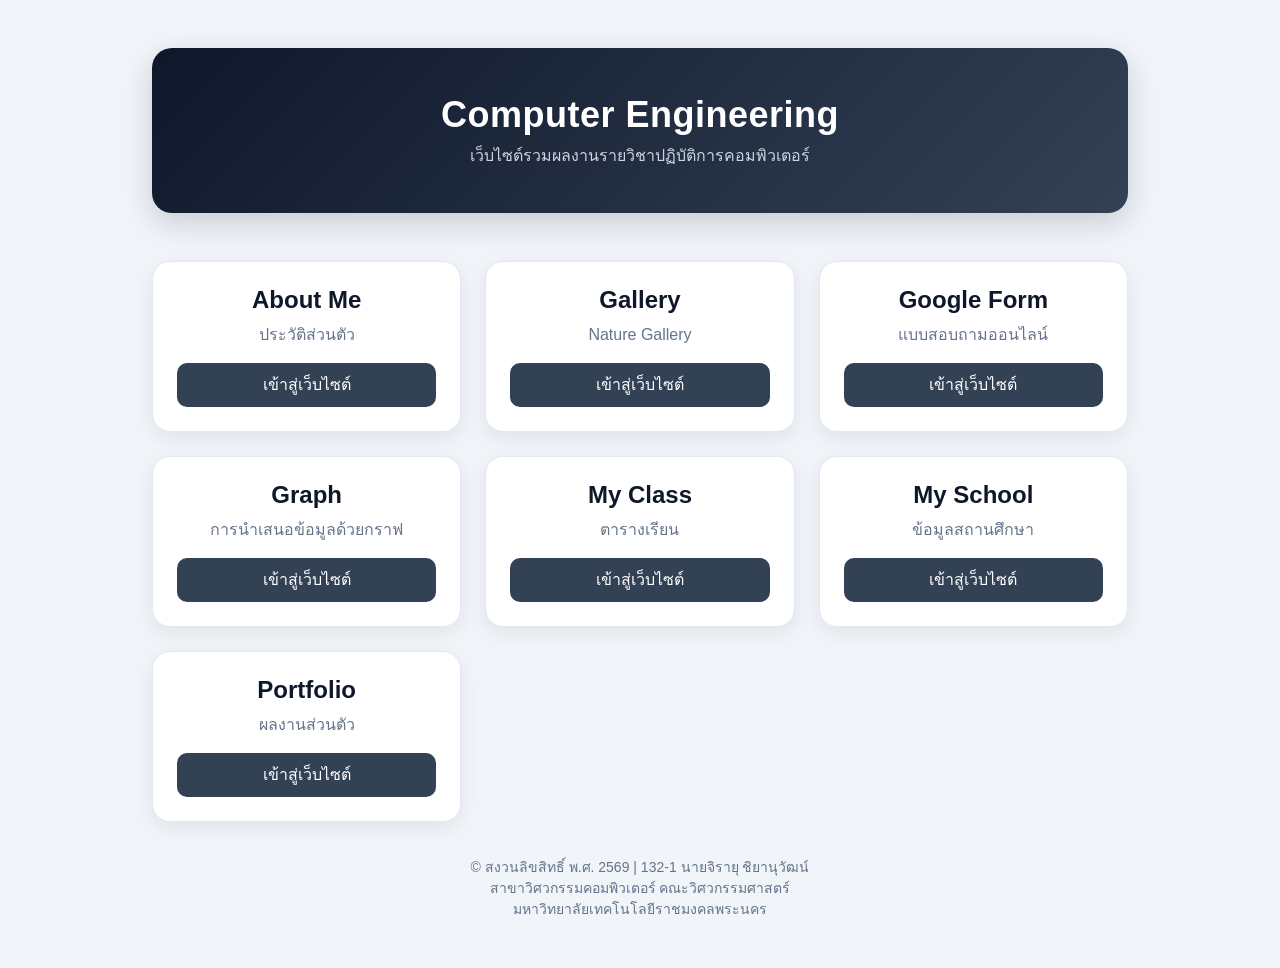
==== index.html @ c50d6b71 "Add files via upload" ====
<!DOCTYPE html>
<html lang="th">

<head>
    <meta charset="UTF-8">
    <meta name="viewport" content="width=device-width, initial-scale=1.0">

    <title>Jirayu Chiyanuwat</title>

    <link href="https://cdn.jsdelivr.net/npm/bootstrap@5.3.3/dist/css/bootstrap.min.css" rel="stylesheet">

    <style>
        body {
            background: #f1f5f9;
            font-family: "Segoe UI", sans-serif;
            color: #1e293b;
        }

        .container {
            max-width: 1000px;
        }

        .header {
            background: linear-gradient(135deg, #0f172a, #334155);
            color: white;
            padding: 45px;
            border-radius: 20px;
            box-shadow: 0 10px 30px rgba(15, 23, 42, .18);
        }

        .header h1 {
            font-size: 36px;
            font-weight: 700;
            letter-spacing: .5px;
        }

        .header p {
            color: #cbd5e1;
        }

        .card {
            border: none;
            border-radius: 18px;
            background: white;
            box-shadow: 0 6px 20px rgba(15, 23, 42, .08);
            transition: .3s;
            height: 100%;
            border: 1px solid #e2e8f0;
        }

        .card:hover {
            transform: translateY(-8px);
            box-shadow: 0 12px 30px rgba(15, 23, 42, .15);
        }

        .card h4 {
            color: #0f172a;
            font-weight: 600;
        }

        .card p {
            color: #64748b;
        }

        .btn {
            border-radius: 10px;
            font-weight: 500;
            padding: 10px 30px;
        }

        .btn-primary {
            background: #334155;
            border: none;
        }

        .btn-primary:hover {
            background: #0f172a;
        }

        footer {
            text-align: center;
            color: #64748b;
            font-size: 14px;
            margin-top: 35px;
        }
    </style>

</head>

<body>

    <div class="container py-5">

        <div class="header text-center mb-5">

            <h1>Computer Engineering</h1>

            <p class="mb-0">
                เว็บไซต์รวมผลงานรายวิชาปฏิบัติการคอมพิวเตอร์
            </p>

        </div>


        <div class="row g-4">


            <div class="col-md-4">
                <div class="card p-4 text-center">

                    <h4>About Me</h4>
                    <p>ประวัติส่วนตัว</p>

                    <a href="AboutMe/index.html" target="_blank" rel="noopener noreferrer" class="btn btn-primary">
                        เข้าสู่เว็บไซต์
                    </a>

                </div>
            </div>


            <div class="col-md-4">
                <div class="card p-4 text-center">

                    <h4>Gallery</h4>
                    <p>Nature Gallery</p>

                    <a href="Gallery/index.html" target="_blank" rel="noopener noreferrer" class="btn btn-primary">
                        เข้าสู่เว็บไซต์
                    </a>

                </div>
            </div>


            <div class="col-md-4">
                <div class="card p-4 text-center">

                    <h4>Google Form</h4>
                    <p>แบบสอบถามออนไลน์</p>

                    <a href="Google-Form/google_form.html" target="_blank" rel="noopener noreferrer"
                        class="btn btn-primary">
                        เข้าสู่เว็บไซต์
                    </a>

                </div>
            </div>


            <div class="col-md-4">
                <div class="card p-4 text-center">

                    <h4>Graph</h4>
                    <p>การนำเสนอข้อมูลด้วยกราฟ</p>

                    <a href="Graph/index.html" target="_blank" rel="noopener noreferrer" class="btn btn-primary">
                        เข้าสู่เว็บไซต์
                    </a>

                </div>
            </div>


            <div class="col-md-4">
                <div class="card p-4 text-center">

                    <h4>My Class</h4>
                    <p>ตารางเรียน</p>

                    <a href="My%20Class/index.html" target="_blank" rel="noopener noreferrer" class="btn btn-primary">
                        เข้าสู่เว็บไซต์
                    </a>

                </div>
            </div>


            <div class="col-md-4">
                <div class="card p-4 text-center">

                    <h4>My School</h4>
                    <p>ข้อมูลสถานศึกษา</p>

                    <a href="Myschools/index.html" target="_blank" rel="noopener noreferrer" class="btn btn-primary">
                        เข้าสู่เว็บไซต์
                    </a>

                </div>
            </div>


            <div class="col-md-4">
                <div class="card p-4 text-center">

                    <h4>Portfolio</h4>
                    <p>ผลงานส่วนตัว</p>

                    <a href="Portfolio/index.html" target="_blank" rel="noopener noreferrer" class="btn btn-primary">
                        เข้าสู่เว็บไซต์
                    </a>

                </div>
            </div>


        </div>


        <footer>

            © สงวนลิขสิทธิ์ พ.ศ. 2569 | 132-1 นายจิรายุ ชิยานุวัฒน์<br>
            สาขาวิศวกรรมคอมพิวเตอร์ คณะวิศวกรรมศาสตร์<br>
            มหาวิทยาลัยเทคโนโลยีราชมงคลพระนคร

        </footer>


    </div>

</body>

</html>
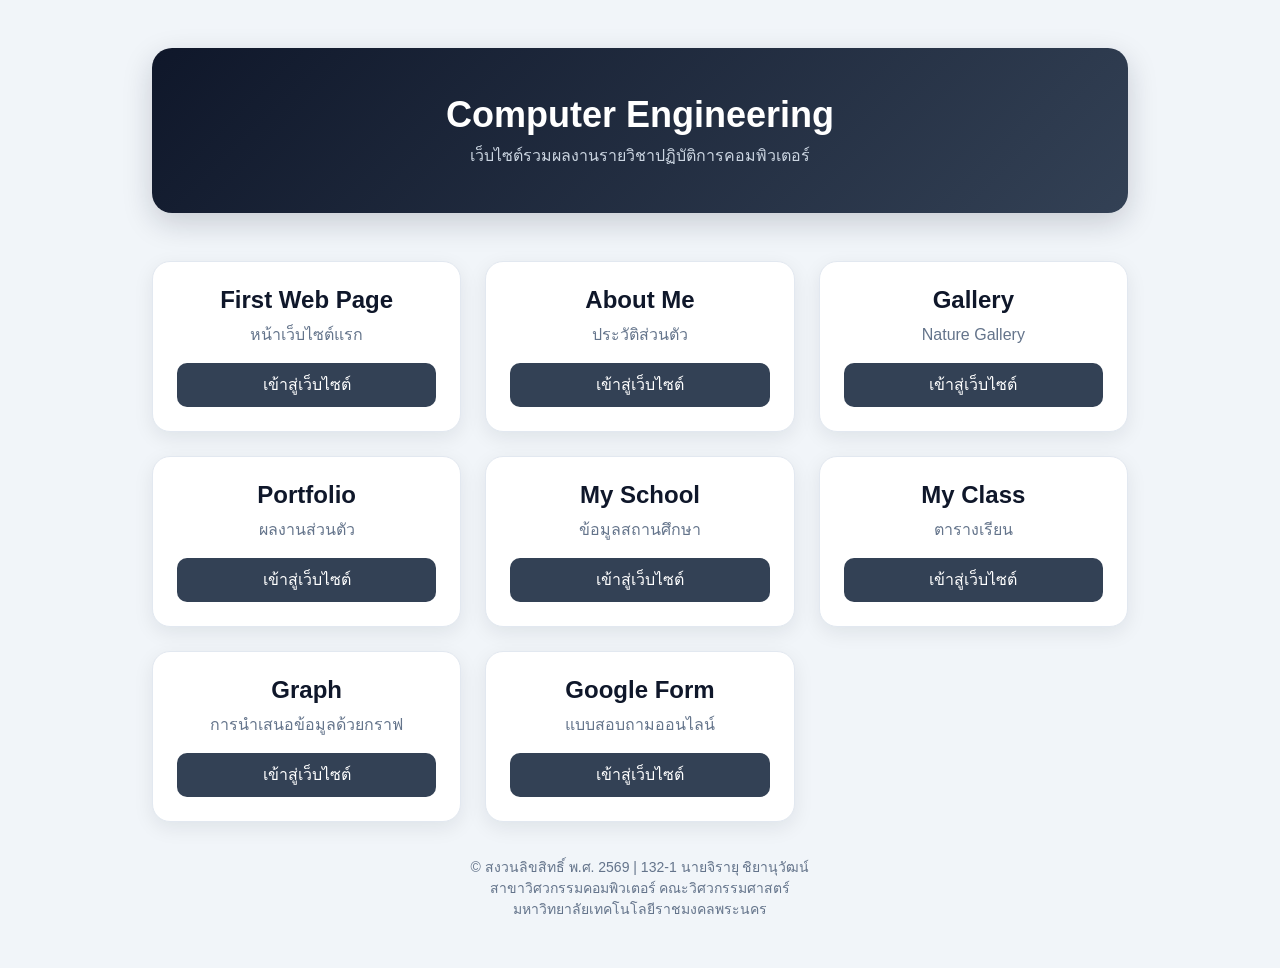
==== commit 74c47e7b: "Add files via upload" ====
--- a/index.html
+++ b/index.html
@@ -31,7 +31,6 @@
         .header h1 {
             font-size: 36px;
             font-weight: 700;
-            letter-spacing: .5px;
         }
 
         .header p {
@@ -101,8 +100,21 @@
 
         </div>
 
-
         <div class="row g-4">
+
+            <div class="col-md-4">
+                <div class="card p-4 text-center">
+
+                    <h4>First Web Page</h4>
+                    <p>หน้าเว็บไซต์แรก</p>
+
+                    <a href="First%20Web%20Page/index.html" target="_blank" rel="noopener noreferrer"
+                        class="btn btn-primary">
+                        เข้าสู่เว็บไซต์
+                    </a>
+
+                </div>
+            </div>
 
 
             <div class="col-md-4">
@@ -136,6 +148,62 @@
             <div class="col-md-4">
                 <div class="card p-4 text-center">
 
+                    <h4>Portfolio</h4>
+                    <p>ผลงานส่วนตัว</p>
+
+                    <a href="Portfolio/index.html" target="_blank" rel="noopener noreferrer" class="btn btn-primary">
+                        เข้าสู่เว็บไซต์
+                    </a>
+
+                </div>
+            </div>
+
+
+            <div class="col-md-4">
+                <div class="card p-4 text-center">
+
+                    <h4>My School</h4>
+                    <p>ข้อมูลสถานศึกษา</p>
+
+                    <a href="Myschools/index.html" target="_blank" rel="noopener noreferrer" class="btn btn-primary">
+                        เข้าสู่เว็บไซต์
+                    </a>
+
+                </div>
+            </div>
+
+
+            <div class="col-md-4">
+                <div class="card p-4 text-center">
+
+                    <h4>My Class</h4>
+                    <p>ตารางเรียน</p>
+
+                    <a href="My%20Class/index.html" target="_blank" rel="noopener noreferrer" class="btn btn-primary">
+                        เข้าสู่เว็บไซต์
+                    </a>
+
+                </div>
+            </div>
+
+
+            <div class="col-md-4">
+                <div class="card p-4 text-center">
+
+                    <h4>Graph</h4>
+                    <p>การนำเสนอข้อมูลด้วยกราฟ</p>
+
+                    <a href="Graph/index.html" target="_blank" rel="noopener noreferrer" class="btn btn-primary">
+                        เข้าสู่เว็บไซต์
+                    </a>
+
+                </div>
+            </div>
+
+
+            <div class="col-md-4">
+                <div class="card p-4 text-center">
+
                     <h4>Google Form</h4>
                     <p>แบบสอบถามออนไลน์</p>
 
@@ -147,65 +215,7 @@
                 </div>
             </div>
 
-
-            <div class="col-md-4">
-                <div class="card p-4 text-center">
-
-                    <h4>Graph</h4>
-                    <p>การนำเสนอข้อมูลด้วยกราฟ</p>
-
-                    <a href="Graph/index.html" target="_blank" rel="noopener noreferrer" class="btn btn-primary">
-                        เข้าสู่เว็บไซต์
-                    </a>
-
-                </div>
-            </div>
-
-
-            <div class="col-md-4">
-                <div class="card p-4 text-center">
-
-                    <h4>My Class</h4>
-                    <p>ตารางเรียน</p>
-
-                    <a href="My%20Class/index.html" target="_blank" rel="noopener noreferrer" class="btn btn-primary">
-                        เข้าสู่เว็บไซต์
-                    </a>
-
-                </div>
-            </div>
-
-
-            <div class="col-md-4">
-                <div class="card p-4 text-center">
-
-                    <h4>My School</h4>
-                    <p>ข้อมูลสถานศึกษา</p>
-
-                    <a href="Myschools/index.html" target="_blank" rel="noopener noreferrer" class="btn btn-primary">
-                        เข้าสู่เว็บไซต์
-                    </a>
-
-                </div>
-            </div>
-
-
-            <div class="col-md-4">
-                <div class="card p-4 text-center">
-
-                    <h4>Portfolio</h4>
-                    <p>ผลงานส่วนตัว</p>
-
-                    <a href="Portfolio/index.html" target="_blank" rel="noopener noreferrer" class="btn btn-primary">
-                        เข้าสู่เว็บไซต์
-                    </a>
-
-                </div>
-            </div>
-
-
         </div>
-
 
         <footer>
 
@@ -215,7 +225,6 @@
 
         </footer>
 
-
     </div>
 
 </body>
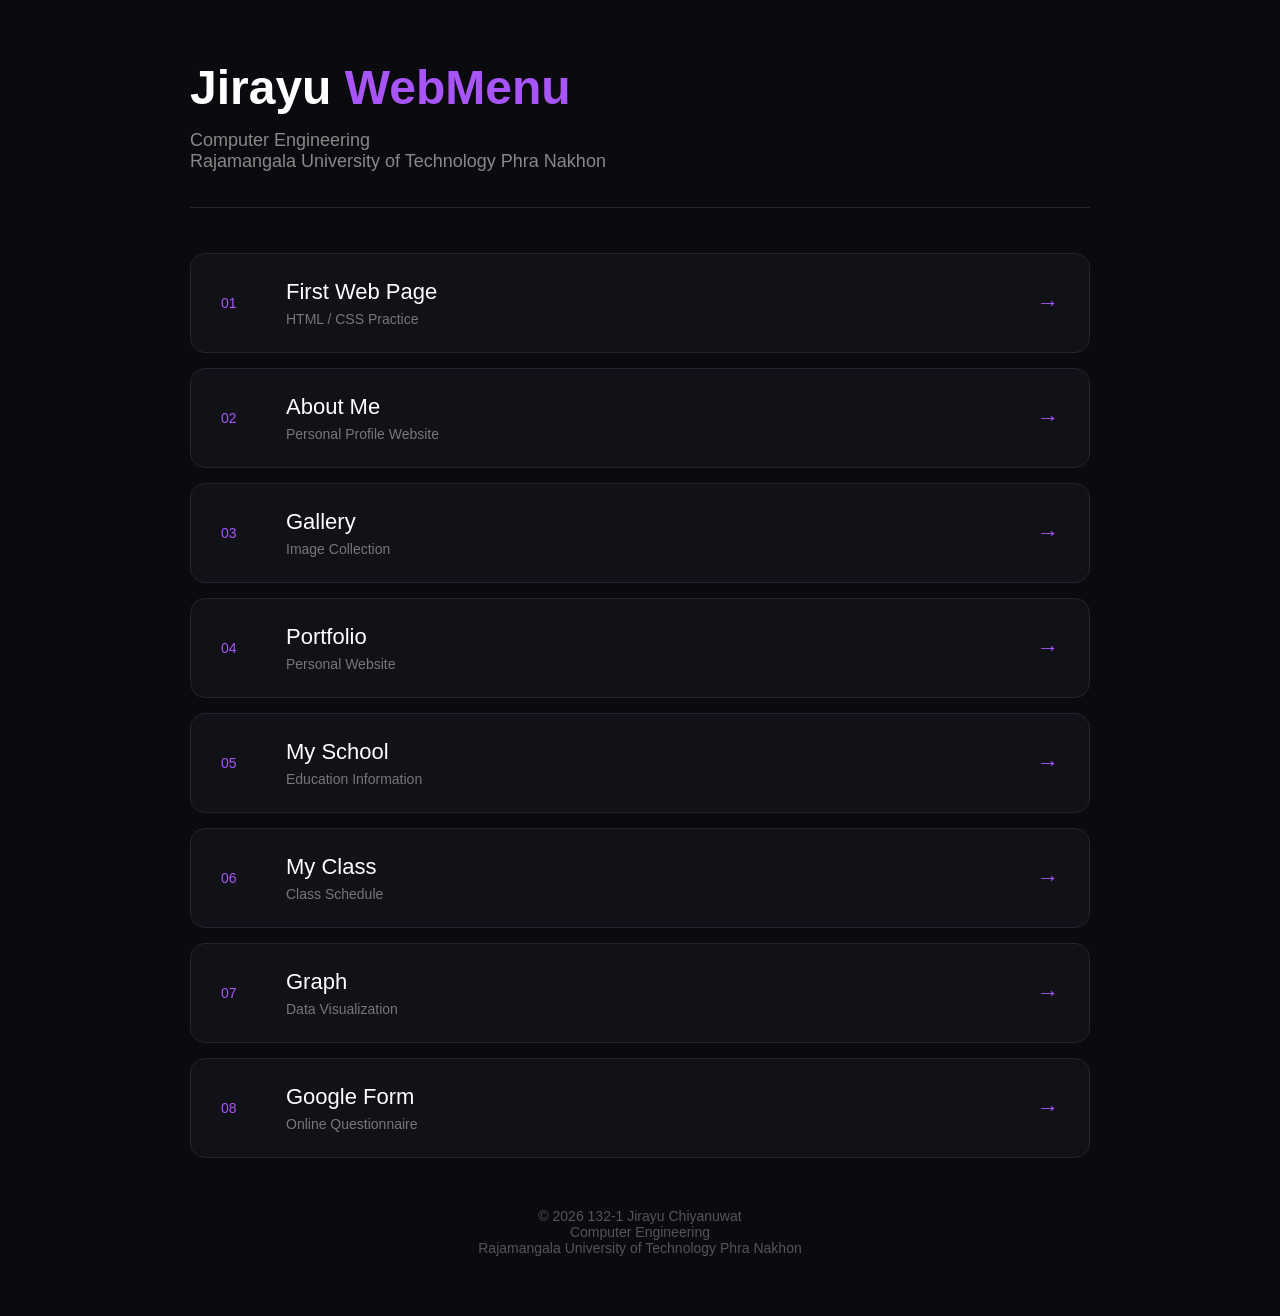
==== commit 9514f983: "Update index.html" ====
--- a/index.html
+++ b/index.html
@@ -4,83 +4,119 @@
 <head>
     <meta charset="UTF-8">
     <meta name="viewport" content="width=device-width, initial-scale=1.0">
-
-    <title>Jirayu Chiyanuwat</title>
-
-    <link href="https://cdn.jsdelivr.net/npm/bootstrap@5.3.3/dist/css/bootstrap.min.css" rel="stylesheet">
+    <title>My Web Menu</title>
 
     <style>
+        * {
+            margin: 0;
+            padding: 0;
+            box-sizing: border-box;
+            font-family: "Segoe UI", sans-serif;
+        }
+
         body {
-            background: #f1f5f9;
-            font-family: "Segoe UI", sans-serif;
-            color: #1e293b;
+            background: #0b0b0f;
+            color: white;
         }
 
         .container {
-            max-width: 1000px;
+            width: 900px;
+            max-width: 90%;
+            margin: 60px auto;
         }
 
         .header {
-            background: linear-gradient(135deg, #0f172a, #334155);
+            margin-bottom: 45px;
+        }
+
+        .header h1 {
+            font-size: 48px;
+            font-weight: 600;
+        }
+
+        .header h1 span {
+            color: #a855f7;
+        }
+
+        .header p {
+            margin-top: 15px;
+            color: #888;
+            font-size: 18px;
+        }
+
+        .line {
+            height: 1px;
+            background: #25252d;
+            margin-top: 35px;
+        }
+
+        .menu {
+            display: flex;
+            flex-direction: column;
+            gap: 15px;
+        }
+
+        .card {
+            display: flex;
+            align-items: center;
+            justify-content: space-between;
+            padding: 25px 30px;
+            background: #111118;
+            border: 1px solid #242430;
+            border-radius: 15px;
+            text-decoration: none;
             color: white;
-            padding: 45px;
-            border-radius: 20px;
-            box-shadow: 0 10px 30px rgba(15, 23, 42, .18);
-        }
-
-        .header h1 {
-            font-size: 36px;
-            font-weight: 700;
-        }
-
-        .header p {
-            color: #cbd5e1;
-        }
-
-        .card {
-            border: none;
-            border-radius: 18px;
-            background: white;
-            box-shadow: 0 6px 20px rgba(15, 23, 42, .08);
             transition: .3s;
-            height: 100%;
-            border: 1px solid #e2e8f0;
         }
 
         .card:hover {
-            transform: translateY(-8px);
-            box-shadow: 0 12px 30px rgba(15, 23, 42, .15);
-        }
-
-        .card h4 {
-            color: #0f172a;
-            font-weight: 600;
-        }
-
-        .card p {
-            color: #64748b;
-        }
-
-        .btn {
-            border-radius: 10px;
+            border-color: #a855f7;
+            transform: translateX(8px);
+        }
+
+        .left {
+            display: flex;
+            align-items: center;
+            gap: 25px;
+        }
+
+        .number {
+            color: #a855f7;
+            font-size: 14px;
+            width: 40px;
+        }
+
+        .name h2 {
+            font-size: 22px;
             font-weight: 500;
-            padding: 10px 30px;
-        }
-
-        .btn-primary {
-            background: #334155;
-            border: none;
-        }
-
-        .btn-primary:hover {
-            background: #0f172a;
-        }
-
-        footer {
+        }
+
+        .name p {
+            margin-top: 6px;
+            color: #777;
+            font-size: 14px;
+        }
+
+        .arrow {
+            color: #a855f7;
+            font-size: 22px;
+        }
+
+        .footer {
+            margin-top: 50px;
             text-align: center;
-            color: #64748b;
+            color: #555;
             font-size: 14px;
-            margin-top: 35px;
+        }
+
+        @media(max-width:700px) {
+            .header h1 {
+                font-size: 35px;
+            }
+
+            .card {
+                padding: 20px;
+            }
         }
     </style>
 
@@ -88,145 +124,131 @@
 
 <body>
 
-    <div class="container py-5">
-
-        <div class="header text-center mb-5">
-
-            <h1>Computer Engineering</h1>
-
-            <p class="mb-0">
-                เว็บไซต์รวมผลงานรายวิชาปฏิบัติการคอมพิวเตอร์
+    <div class="container">
+
+        <div class="header">
+            <h1>
+                Jirayu <span>WebMenu</span>
+            </h1>
+
+            <p>
+                Computer Engineering
+                <br>
+                Rajamangala University of Technology Phra Nakhon
             </p>
 
+            <div class="line"></div>
         </div>
 
-        <div class="row g-4">
-
-            <div class="col-md-4">
-                <div class="card p-4 text-center">
-
-                    <h4>First Web Page</h4>
-                    <p>หน้าเว็บไซต์แรก</p>
-
-                    <a href="First%20Web%20Page/index.html" target="_blank" rel="noopener noreferrer"
-                        class="btn btn-primary">
-                        เข้าสู่เว็บไซต์
-                    </a>
-
-                </div>
-            </div>
-
-
-            <div class="col-md-4">
-                <div class="card p-4 text-center">
-
-                    <h4>About Me</h4>
-                    <p>ประวัติส่วนตัว</p>
-
-                    <a href="AboutMe/index.html" target="_blank" rel="noopener noreferrer" class="btn btn-primary">
-                        เข้าสู่เว็บไซต์
-                    </a>
-
-                </div>
-            </div>
-
-
-            <div class="col-md-4">
-                <div class="card p-4 text-center">
-
-                    <h4>Gallery</h4>
-                    <p>Nature Gallery</p>
-
-                    <a href="Gallery/index.html" target="_blank" rel="noopener noreferrer" class="btn btn-primary">
-                        เข้าสู่เว็บไซต์
-                    </a>
-
-                </div>
-            </div>
-
-
-            <div class="col-md-4">
-                <div class="card p-4 text-center">
-
-                    <h4>Portfolio</h4>
-                    <p>ผลงานส่วนตัว</p>
-
-                    <a href="Portfolio/index.html" target="_blank" rel="noopener noreferrer" class="btn btn-primary">
-                        เข้าสู่เว็บไซต์
-                    </a>
-
-                </div>
-            </div>
-
-
-            <div class="col-md-4">
-                <div class="card p-4 text-center">
-
-                    <h4>My School</h4>
-                    <p>ข้อมูลสถานศึกษา</p>
-
-                    <a href="Myschools/index.html" target="_blank" rel="noopener noreferrer" class="btn btn-primary">
-                        เข้าสู่เว็บไซต์
-                    </a>
-
-                </div>
-            </div>
-
-
-            <div class="col-md-4">
-                <div class="card p-4 text-center">
-
-                    <h4>My Class</h4>
-                    <p>ตารางเรียน</p>
-
-                    <a href="My%20Class/index.html" target="_blank" rel="noopener noreferrer" class="btn btn-primary">
-                        เข้าสู่เว็บไซต์
-                    </a>
-
-                </div>
-            </div>
-
-
-            <div class="col-md-4">
-                <div class="card p-4 text-center">
-
-                    <h4>Graph</h4>
-                    <p>การนำเสนอข้อมูลด้วยกราฟ</p>
-
-                    <a href="Graph/index.html" target="_blank" rel="noopener noreferrer" class="btn btn-primary">
-                        เข้าสู่เว็บไซต์
-                    </a>
-
-                </div>
-            </div>
-
-
-            <div class="col-md-4">
-                <div class="card p-4 text-center">
-
-                    <h4>Google Form</h4>
-                    <p>แบบสอบถามออนไลน์</p>
-
-                    <a href="Google-Form/google_form.html" target="_blank" rel="noopener noreferrer"
-                        class="btn btn-primary">
-                        เข้าสู่เว็บไซต์
-                    </a>
-
-                </div>
-            </div>
+
+        <div class="menu">
+
+            <a class="card" href="First Web Page/index.html" target="_blank">
+                <div class="left">
+                    <div class="number">01</div>
+                    <div class="name">
+                        <h2>First Web Page</h2>
+                        <p>HTML / CSS Practice</p>
+                    </div>
+                </div>
+                <div class="arrow">→</div>
+            </a>
+
+
+            <a class="card" href="AboutMe/index.html" target="_blank">
+                <div class="left">
+                    <div class="number">02</div>
+                    <div class="name">
+                        <h2>About Me</h2>
+                        <p>Personal Profile Website</p>
+                    </div>
+                </div>
+                <div class="arrow">→</div>
+            </a>
+
+
+            <a class="card" href="Gallery/index.html" target="_blank">
+                <div class="left">
+                    <div class="number">03</div>
+                    <div class="name">
+                        <h2>Gallery</h2>
+                        <p>Image Collection</p>
+                    </div>
+                </div>
+                <div class="arrow">→</div>
+            </a>
+
+
+            <a class="card" href="Portfolio/index.html" target="_blank">
+                <div class="left">
+                    <div class="number">04</div>
+                    <div class="name">
+                        <h2>Portfolio</h2>
+                        <p>Personal Website</p>
+                    </div>
+                </div>
+                <div class="arrow">→</div>
+            </a>
+
+
+            <a class="card" href="Myschools/index.html" target="_blank">
+                <div class="left">
+                    <div class="number">05</div>
+                    <div class="name">
+                        <h2>My School</h2>
+                        <p>Education Information</p>
+                    </div>
+                </div>
+                <div class="arrow">→</div>
+            </a>
+
+
+            <a class="card" href="My Class/index.html" target="_blank">
+                <div class="left">
+                    <div class="number">06</div>
+                    <div class="name">
+                        <h2>My Class</h2>
+                        <p>Class Schedule</p>
+                    </div>
+                </div>
+                <div class="arrow">→</div>
+            </a>
+
+
+            <a class="card" href="Graph/index.html" target="_blank">
+                <div class="left">
+                    <div class="number">07</div>
+                    <div class="name">
+                        <h2>Graph</h2>
+                        <p>Data Visualization</p>
+                    </div>
+                </div>
+                <div class="arrow">→</div>
+            </a>
+
+
+            <a class="card" href="Google-Form/google_form.html" target="_blank">
+                <div class="left">
+                    <div class="number">08</div>
+                    <div class="name">
+                        <h2>Google Form</h2>
+                        <p>Online Questionnaire</p>
+                    </div>
+                </div>
+                <div class="arrow">→</div>
+            </a>
+
 
         </div>
 
-        <footer>
-
-            © สงวนลิขสิทธิ์ พ.ศ. 2569 | 132-1 นายจิรายุ ชิยานุวัฒน์<br>
-            สาขาวิศวกรรมคอมพิวเตอร์ คณะวิศวกรรมศาสตร์<br>
-            มหาวิทยาลัยเทคโนโลยีราชมงคลพระนคร
-
-        </footer>
+
+        <div class="footer">
+            © 2026 132-1 Jirayu Chiyanuwat<br>Computer Engineering<br>
+            Rajamangala University of Technology Phra Nakhon
+        </div>
 
     </div>
 
 </body>
 
-</html>+</html>
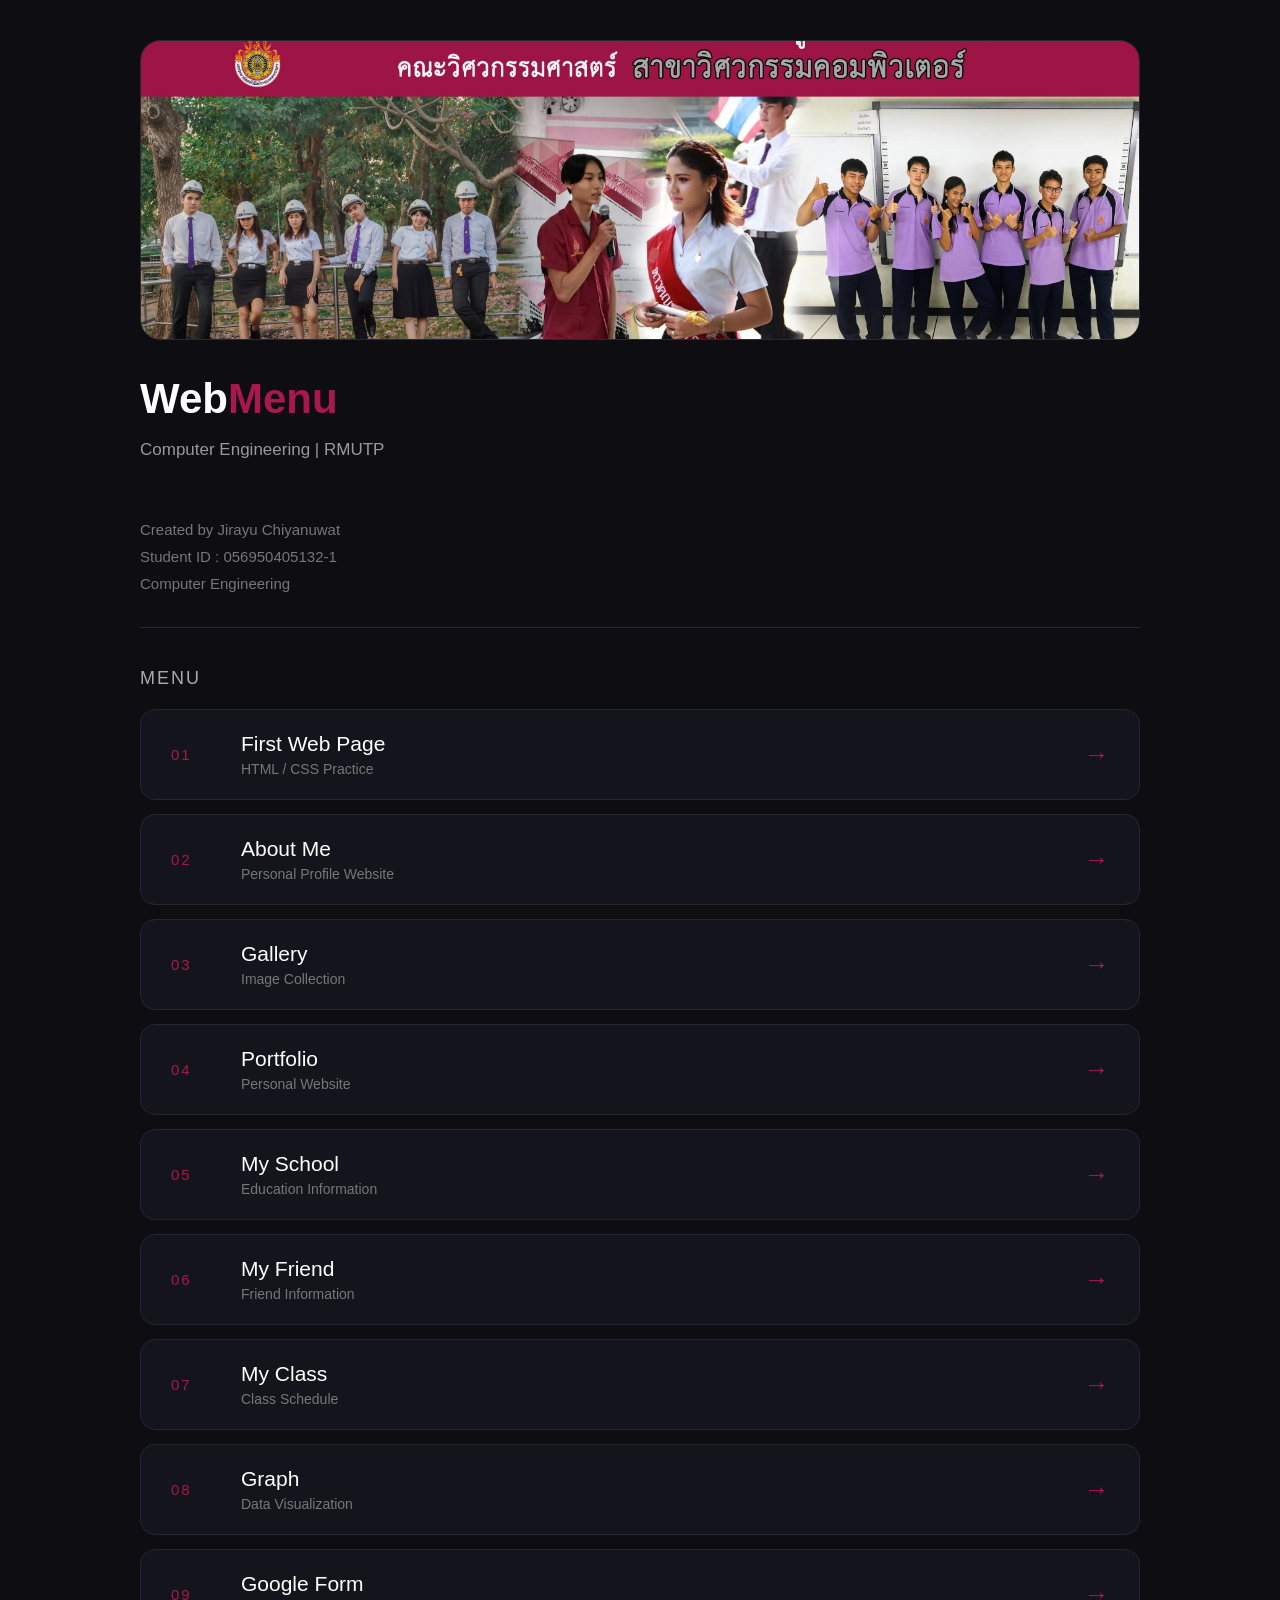
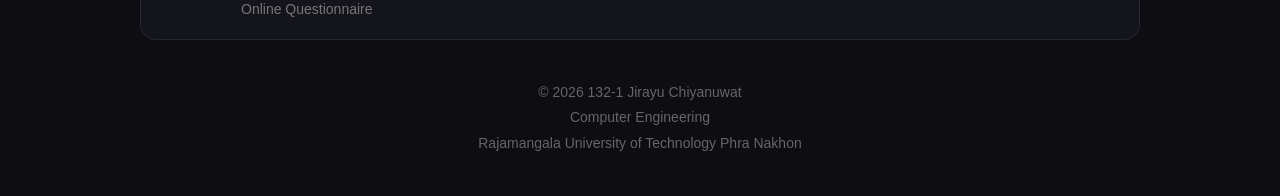
==== commit e4db89c1: "Add files via upload" ====
--- a/index.html
+++ b/index.html
@@ -4,7 +4,7 @@
 <head>
     <meta charset="UTF-8">
     <meta name="viewport" content="width=device-width, initial-scale=1.0">
-    <title>My Web Menu</title>
+    <title>WebMenu</title>
 
     <style>
         * {
@@ -15,54 +15,79 @@
         }
 
         body {
-            background: #0b0b0f;
+            background: #0d0d12;
             color: white;
         }
 
         .container {
-            width: 900px;
+            width: 1000px;
             max-width: 90%;
-            margin: 60px auto;
-        }
-
-        .header {
-            margin-bottom: 45px;
-        }
-
-        .header h1 {
-            font-size: 48px;
+            margin: 40px auto;
+        }
+
+        .cover {
+            width: 100%;
+            height: 300px;
+            overflow: hidden;
+            border-radius: 20px;
+            border: 1px solid #292933;
+        }
+
+        .cover img {
+            width: 100%;
+            height: 100%;
+            object-fit: cover;
+        }
+
+        .profile {
+            margin-top: 35px;
+            padding-bottom: 30px;
+            border-bottom: 1px solid #292933;
+        }
+
+        .profile h1 {
+            font-size: 42px;
             font-weight: 600;
         }
 
-        .header h1 span {
-            color: #a855f7;
-        }
-
-        .header p {
-            margin-top: 15px;
-            color: #888;
+        .profile h1 span {
+            color: #a7194b;
+        }
+
+        .profile p {
+            margin-top: 12px;
+            color: #999;
+            line-height: 1.8;
+            font-size: 17px;
+        }
+
+        .student {
+            margin-top: 20px;
+            color: #777;
+            font-size: 15px;
+            line-height: 1.8;
+        }
+
+        .title {
+            margin: 40px 0 20px;
             font-size: 18px;
-        }
-
-        .line {
-            height: 1px;
-            background: #25252d;
-            margin-top: 35px;
+            color: #aaa;
+            letter-spacing: 2px;
         }
 
         .menu {
             display: flex;
             flex-direction: column;
-            gap: 15px;
+            gap: 14px;
         }
 
         .card {
             display: flex;
             align-items: center;
             justify-content: space-between;
-            padding: 25px 30px;
-            background: #111118;
-            border: 1px solid #242430;
+            padding: 22px 30px;
+            background: #14141c;
+            border: 1px solid #262633;
             border-radius: 15px;
             text-decoration: none;
             color: white;
@@ -70,7 +95,7 @@
         }
 
         .card:hover {
-            border-color: #a855f7;
+            border-color: #a7194b;
             transform: translateX(8px);
         }
 
@@ -81,42 +106,46 @@
         }
 
         .number {
-            color: #a855f7;
-            font-size: 14px;
-            width: 40px;
+            color: #a7194b;
+            font-size: 15px;
+            letter-spacing: 2px;
+            width: 45px;
         }
 
         .name h2 {
-            font-size: 22px;
+            font-size: 21px;
             font-weight: 500;
         }
 
         .name p {
-            margin-top: 6px;
+            margin-top: 5px;
             color: #777;
             font-size: 14px;
         }
 
         .arrow {
-            color: #a855f7;
-            font-size: 22px;
+            color: #a7194b;
+            font-size: 25px;
         }
 
         .footer {
-            margin-top: 50px;
+            margin-top: 40px;
             text-align: center;
-            color: #555;
+            color: #666;
             font-size: 14px;
+            line-height: 1.8;
         }
 
         @media(max-width:700px) {
-            .header h1 {
-                font-size: 35px;
+
+            .profile h1 {
+                font-size: 32px;
             }
 
             .card {
-                padding: 20px;
+                padding: 18px;
             }
+
         }
     </style>
 
@@ -126,22 +155,37 @@
 
     <div class="container">
 
-        <div class="header">
+        <div class="cover">
+            <img src="cover.jpg">
+        </div>
+
+
+        <div class="profile">
+
             <h1>
-                Jirayu <span>WebMenu</span>
+                Web<span>Menu</span>
             </h1>
 
             <p>
+                Computer Engineering | RMUTP<br><br>
+            </p>
+
+            <div class="student">
+                Created by Jirayu Chiyanuwat<br>
+                Student ID : 056950405132-1<br>
                 Computer Engineering
-                <br>
-                Rajamangala University of Technology Phra Nakhon
-            </p>
-
-            <div class="line"></div>
+            </div>
+
+        </div>
+
+
+        <div class="title">
+            MENU
         </div>
 
 
         <div class="menu">
+
 
             <a class="card" href="First Web Page/index.html" target="_blank">
                 <div class="left">
@@ -203,9 +247,21 @@
             </a>
 
 
+            <a class="card" href="Myfriend/index.html" target="_blank">
+                <div class="left">
+                    <div class="number">06</div>
+                    <div class="name">
+                        <h2>My Friend</h2>
+                        <p>Friend Information</p>
+                    </div>
+                </div>
+                <div class="arrow">→</div>
+            </a>
+
+
             <a class="card" href="My Class/index.html" target="_blank">
                 <div class="left">
-                    <div class="number">06</div>
+                    <div class="number">07</div>
                     <div class="name">
                         <h2>My Class</h2>
                         <p>Class Schedule</p>
@@ -217,7 +273,7 @@
 
             <a class="card" href="Graph/index.html" target="_blank">
                 <div class="left">
-                    <div class="number">07</div>
+                    <div class="number">08</div>
                     <div class="name">
                         <h2>Graph</h2>
                         <p>Data Visualization</p>
@@ -229,7 +285,7 @@
 
             <a class="card" href="Google-Form/google_form.html" target="_blank">
                 <div class="left">
-                    <div class="number">08</div>
+                    <div class="number">09</div>
                     <div class="name">
                         <h2>Google Form</h2>
                         <p>Online Questionnaire</p>
@@ -247,8 +303,9 @@
             Rajamangala University of Technology Phra Nakhon
         </div>
 
+
     </div>
 
 </body>
 
-</html>
+</html>
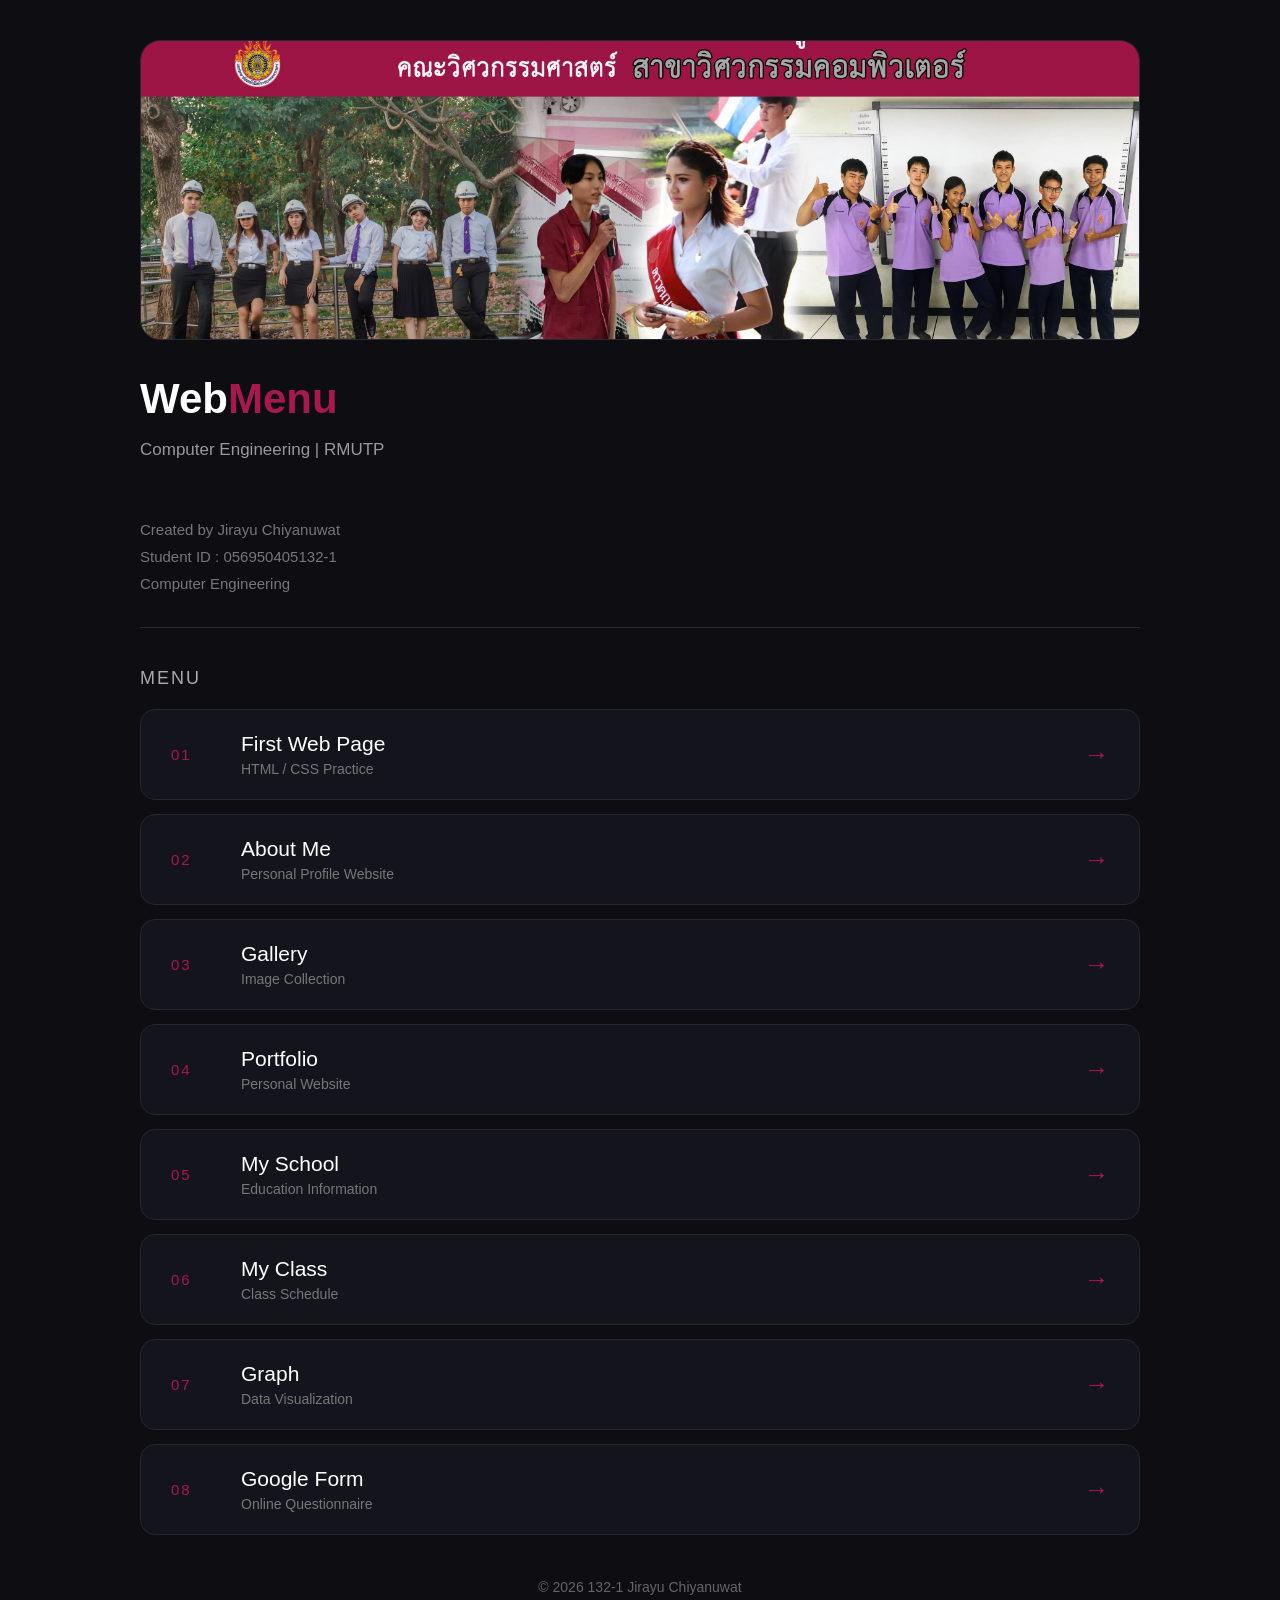
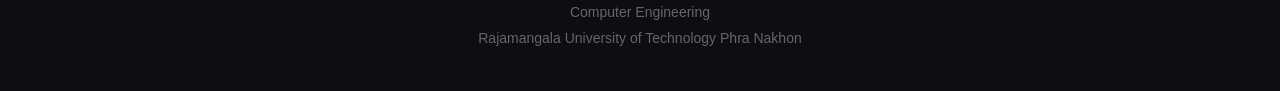
==== commit 10975eba: "Update index.html" ====
--- a/index.html
+++ b/index.html
@@ -247,21 +247,9 @@
             </a>
 
 
-            <a class="card" href="Myfriend/index.html" target="_blank">
+            <a class="card" href="My Class/index.html" target="_blank">
                 <div class="left">
                     <div class="number">06</div>
-                    <div class="name">
-                        <h2>My Friend</h2>
-                        <p>Friend Information</p>
-                    </div>
-                </div>
-                <div class="arrow">→</div>
-            </a>
-
-
-            <a class="card" href="My Class/index.html" target="_blank">
-                <div class="left">
-                    <div class="number">07</div>
                     <div class="name">
                         <h2>My Class</h2>
                         <p>Class Schedule</p>
@@ -273,7 +261,7 @@
 
             <a class="card" href="Graph/index.html" target="_blank">
                 <div class="left">
-                    <div class="number">08</div>
+                    <div class="number">07</div>
                     <div class="name">
                         <h2>Graph</h2>
                         <p>Data Visualization</p>
@@ -285,7 +273,7 @@
 
             <a class="card" href="Google-Form/google_form.html" target="_blank">
                 <div class="left">
-                    <div class="number">09</div>
+                    <div class="number">08</div>
                     <div class="name">
                         <h2>Google Form</h2>
                         <p>Online Questionnaire</p>
@@ -308,4 +296,4 @@
 
 </body>
 
-</html>+</html>
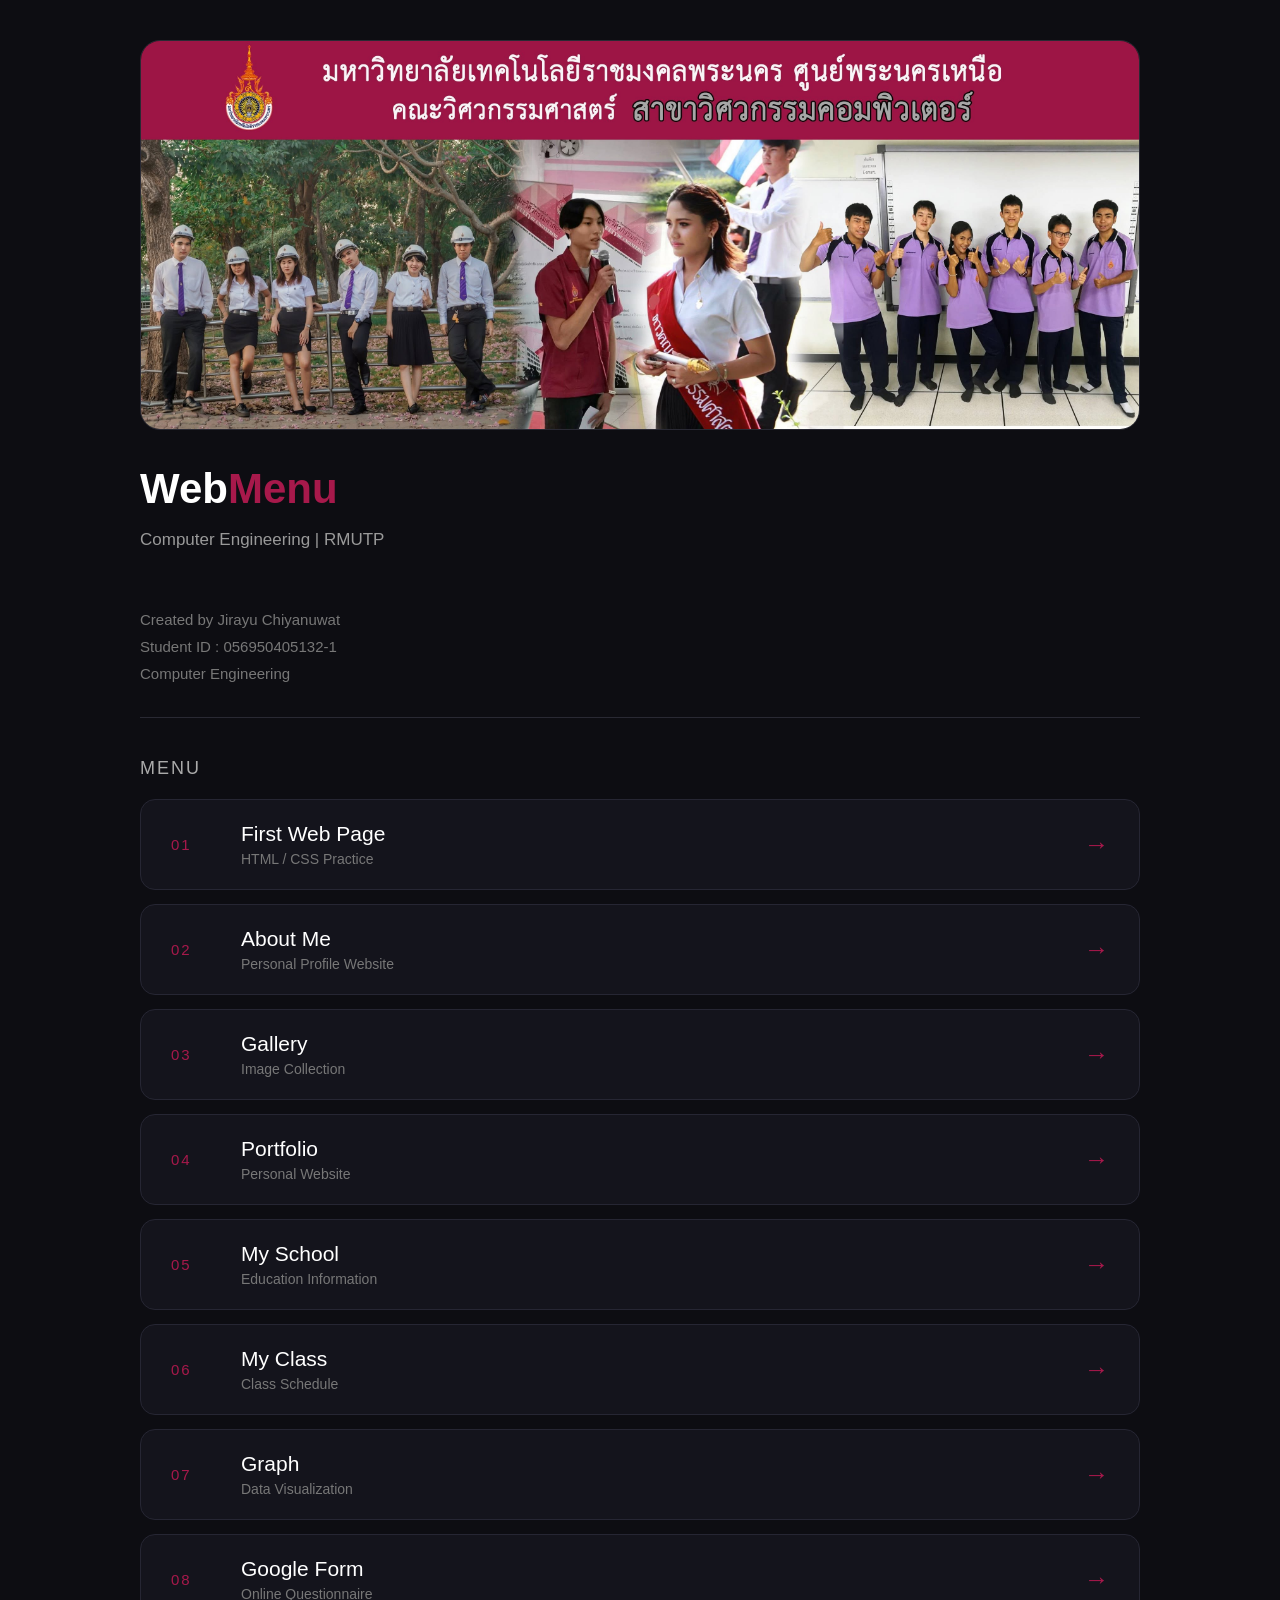
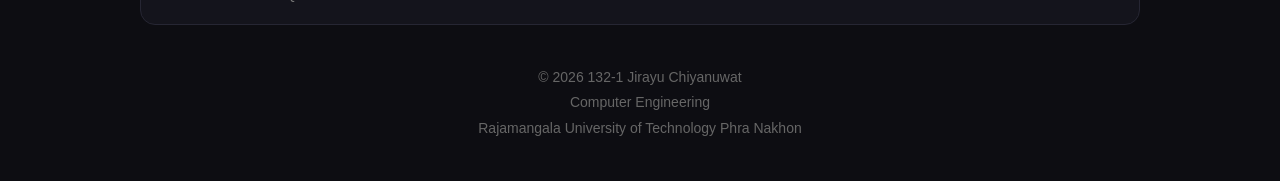
==== commit c417864c: "Update index.html" ====
--- a/index.html
+++ b/index.html
@@ -27,7 +27,7 @@
 
         .cover {
             width: 100%;
-            height: 300px;
+            height: 390px;
             overflow: hidden;
             border-radius: 20px;
             border: 1px solid #292933;
